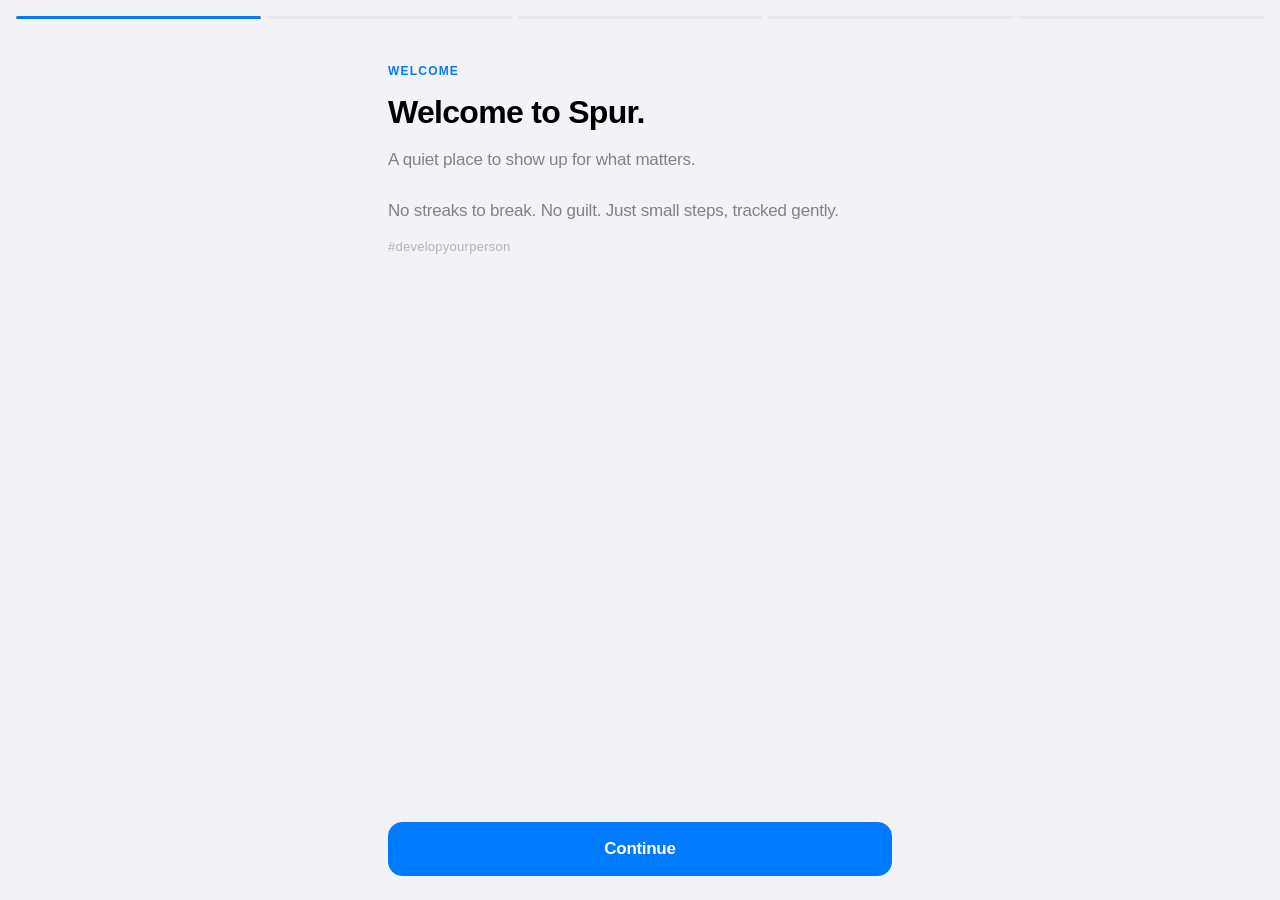
==== index.html @ 94b43a56 "v0.16 — pillar icons/colors follow pillar, suggestions, money wired to Finance" ====
<!DOCTYPE html>
<html lang="en">
<head>
<meta charset="UTF-8" />
<meta name="viewport" content="width=device-width, initial-scale=1.0, viewport-fit=cover" />
<meta http-equiv="Cache-Control" content="no-cache, no-store, must-revalidate" />
<meta http-equiv="Pragma" content="no-cache" />
<meta http-equiv="Expires" content="0" />
<title>Spur</title>
<script>
  // ============================================
  // VERSION POINTER — the only line you edit
  // ============================================
  var SPUR_VERSION = 'versions/spur-0.16.html';
  // ============================================

  location.replace('./' + SPUR_VERSION);
</script>
<noscript>
  <meta http-equiv="refresh" content="0; url=versions/spur-0.16.html" />
  <p style="font-family:-apple-system,sans-serif;padding:24px;color:#666;text-align:center">
    Loading Spur…
  </p>
</noscript>
</head>
<body>
<p style="font-family:-apple-system,sans-serif;padding:24px;color:#666;text-align:center">
  Loading Spur…
</p>
</body>
</html>
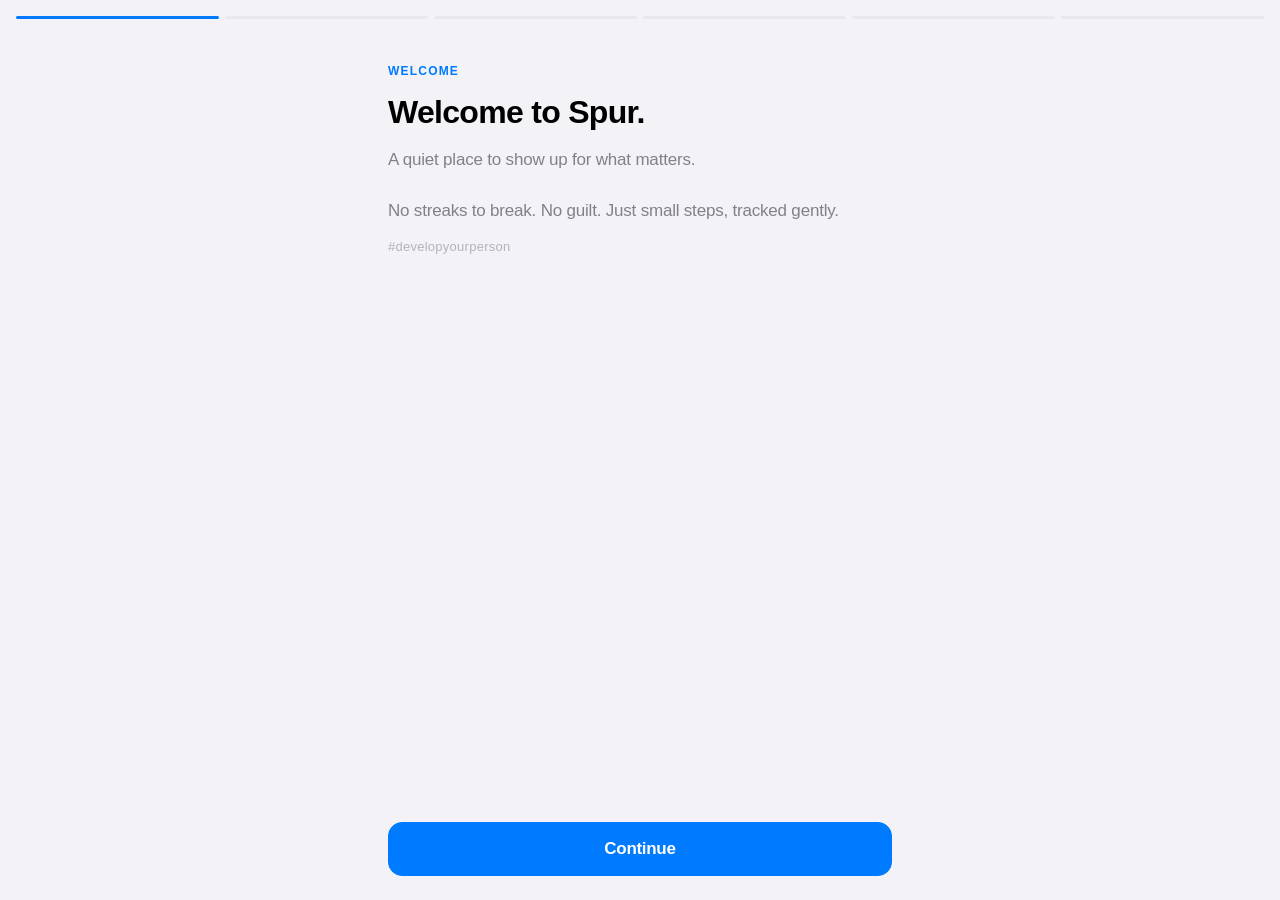
==== commit d7cc29e3: "v0.17: tab bar rework, dynamic journal label, data onboarding step" ====
--- a/index.html
+++ b/index.html
@@ -11,13 +11,13 @@
   // ============================================
   // VERSION POINTER — the only line you edit
   // ============================================
-  var SPUR_VERSION = 'versions/spur-0.16.html';
+  var SPUR_VERSION = 'versions/spur-0.17.html';
   // ============================================
 
   location.replace('./' + SPUR_VERSION);
 </script>
 <noscript>
-  <meta http-equiv="refresh" content="0; url=versions/spur-0.16.html" />
+  <meta http-equiv="refresh" content="0; url=versions/spur-0.17.html" />
   <p style="font-family:-apple-system,sans-serif;padding:24px;color:#666;text-align:center">
     Loading Spur…
   </p>
